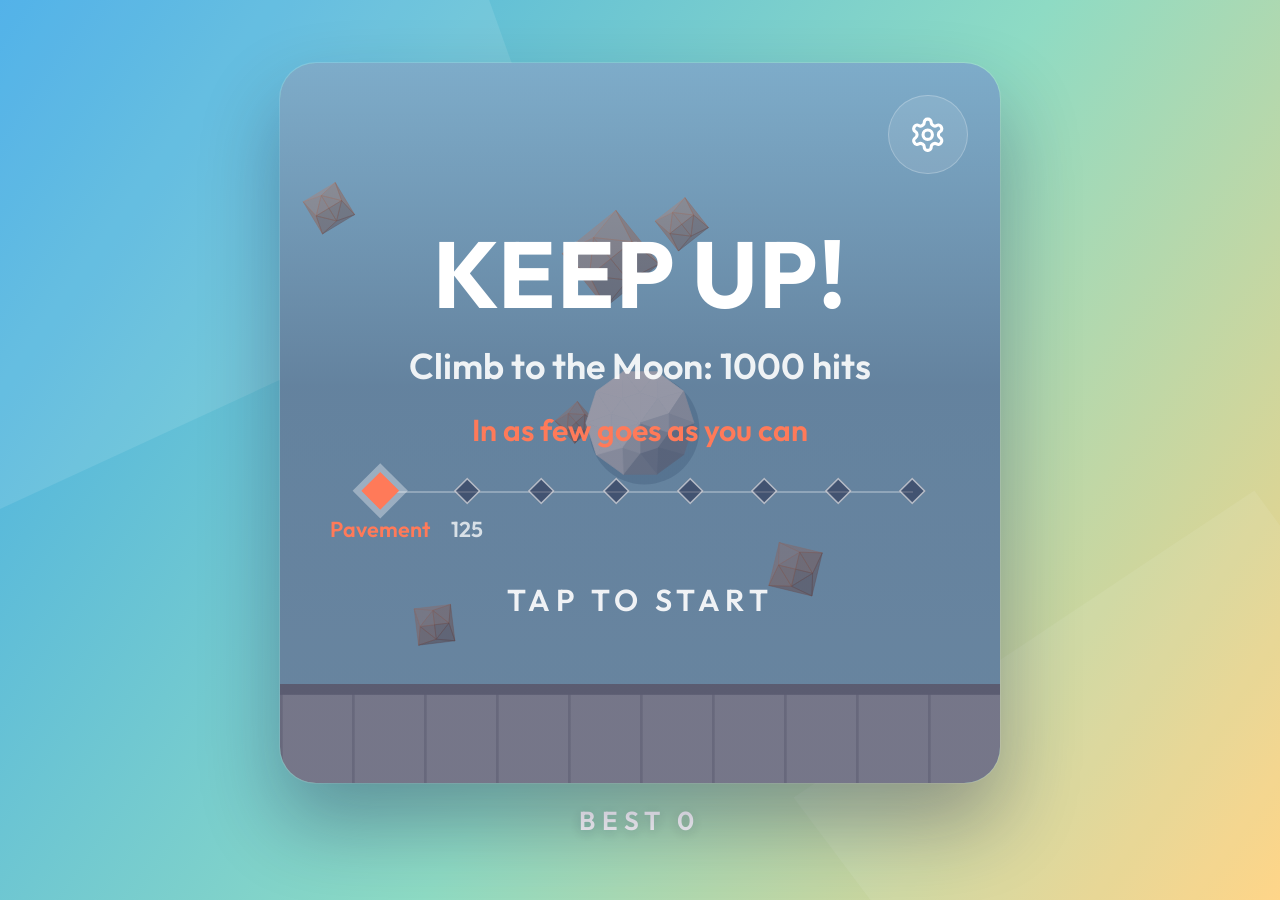
==== climb/index.html @ 46f695db "Serve the Climb to 1000 preview at /climb/ alongside the current game A copy of the climb-to-1000 br" ====
<!DOCTYPE html>
<html lang="en">
<head>
  <meta charset="UTF-8">
  <meta name="viewport" content="width=device-width, initial-scale=1, maximum-scale=1, user-scalable=no, viewport-fit=cover">
  <meta name="theme-color" content="#3fa9e6">
  <title>Keep Up!</title>
  <link rel="stylesheet" href="styles.css">
  <link rel="preconnect" href="https://fonts.googleapis.com">
  <link rel="preconnect" href="https://fonts.gstatic.com" crossorigin>
  <link href="https://fonts.googleapis.com/css2?family=Outfit:wght@200;400;600;700&display=swap" rel="stylesheet">
</head>
<body>
  <div class="backdrop" aria-hidden="true"></div>
  <!-- Icons: Lucide (https://lucide.dev), ISC licence, see icons/LICENSE-lucide.txt -->
  <svg width="0" height="0" style="position:absolute" aria-hidden="true" focusable="false">
    <symbol id="i-settings" viewBox="0 0 24 24">
      <path d="M12.22 2h-.44a2 2 0 0 0-2 2v.18a2 2 0 0 1-1 1.73l-.43.25a2 2 0 0 1-2 0l-.15-.08a2 2 0 0 0-2.73.73l-.22.38a2 2 0 0 0 .73 2.73l.15.1a2 2 0 0 1 1 1.72v.51a2 2 0 0 1-1 1.74l-.15.09a2 2 0 0 0-.73 2.73l.22.38a2 2 0 0 0 2.73.73l.15-.08a2 2 0 0 1 2 0l.43.25a2 2 0 0 1 1 1.73V20a2 2 0 0 0 2 2h.44a2 2 0 0 0 2-2v-.18a2 2 0 0 1 1-1.73l.43-.25a2 2 0 0 1 2 0l.15.08a2 2 0 0 0 2.73-.73l.22-.39a2 2 0 0 0-.73-2.73l-.15-.08a2 2 0 0 1-1-1.74v-.5a2 2 0 0 1 1-1.74l.15-.09a2 2 0 0 0 .73-2.73l-.22-.38a2 2 0 0 0-2.73-.73l-.15.08a2 2 0 0 1-2 0l-.43-.25a2 2 0 0 1-1-1.73V4a2 2 0 0 0-2-2z" />
      <circle cx="12" cy="12" r="3" />
    </symbol>
    <symbol id="i-close" viewBox="0 0 24 24">
      <path d="M18 6 6 18" />
      <path d="m6 6 12 12" />
    </symbol>
    <symbol id="i-sound-on" viewBox="0 0 24 24">
      <path d="M11 4.702a.705.705 0 0 0-1.203-.498L6.413 7.587A1.4 1.4 0 0 1 5.416 8H3a1 1 0 0 0-1 1v6a1 1 0 0 0 1 1h2.416a1.4 1.4 0 0 1 .997.413l3.383 3.384A.705.705 0 0 0 11 19.298z" />
      <path d="M16 9a5 5 0 0 1 0 6" />
      <path d="M19.364 18.364a9 9 0 0 0 0-12.728" />
    </symbol>
    <symbol id="i-sound-off" viewBox="0 0 24 24">
      <path d="M11 4.702a.705.705 0 0 0-1.203-.498L6.413 7.587A1.4 1.4 0 0 1 5.416 8H3a1 1 0 0 0-1 1v6a1 1 0 0 0 1 1h2.416a1.4 1.4 0 0 1 .997.413l3.383 3.384A.705.705 0 0 0 11 19.298z" />
      <line x1="22" x2="16" y1="9" y2="15" />
      <line x1="16" x2="22" y1="9" y2="15" />
    </symbol>
  </svg>
  <div class="container">
    <div id="canvas-box">
      <h1 id="score">0</h1>
      <canvas id="game-screen" class="dark-shadow"></canvas>
      <div id="overlay" class="overlay" aria-live="polite">
        <h2 id="overlay-title">KEEP UP!</h2>
        <p id="overlay-score"></p>
        <p id="overlay-stage"></p>
        <ol id="journey" class="journey" aria-label="Journey"></ol>
        <p id="overlay-hint">Tap to start</p>
      </div>

      <!-- Shown for a moment when the ball climbs into a new stage -->
      <div id="stage-banner" class="stage-banner" aria-live="polite">
        <span id="stage-kicker" class="stage-kicker"></span>
        <strong id="stage-name"></strong>
      </div>

      <!-- Settings: just an icon in the top-right corner of the board (start and game over screens) -->
      <button id="open-settings" class="icon-button corner-button" type="button" aria-label="Settings" title="Settings" data-ui>
        <svg class="icon" aria-hidden="true"><use href="#i-settings"></use></svg>
      </button>

      <div id="settings" class="settings" data-ui hidden role="dialog" aria-modal="true" aria-labelledby="settings-title">
        <div class="settings-head">
          <h2 id="settings-title">SETTINGS</h2>
          <button id="close-settings" class="icon-button" type="button" aria-label="Close settings" title="Close">
            <svg class="icon" aria-hidden="true"><use href="#i-close"></use></svg>
          </button>
        </div>

        <section class="setting">
          <p class="setting-label">Sound</p>
          <div class="sound-row">
            <button id="sound-toggle" class="pill toggle" type="button" aria-pressed="true" aria-label="Sound">
              <svg class="icon" aria-hidden="true"><use href="#i-sound-on"></use></svg><span>On</span>
            </button>
            <input id="volume" type="range" min="0" max="100" step="5" aria-label="Volume">
          </div>
        </section>

        <section class="setting">
          <p class="setting-label" id="size-label">Ball size</p>
          <div id="size-list" class="choices sizes" role="radiogroup" aria-labelledby="size-label"></div>
        </section>

        <!-- The climb for the chosen ball size, and starting a new one (asks first) -->
        <section class="setting">
          <p class="setting-label">Climb</p>
          <p id="climb-status" class="climb-status"></p>
          <div class="climb-row">
            <button id="new-climb" class="pill" type="button">New climb</button>
          </div>
          <div id="climb-confirm" class="climb-row" hidden>
            <span id="climb-confirm-text" class="climb-confirm-text"></span>
            <button id="climb-cancel" class="pill" type="button">Keep climbing</button>
            <button id="climb-restart" class="pill danger" type="button">Start over</button>
          </div>
        </section>

      </div>
    </div>
    <h2 id="high-score">BEST 0</h2>
  </div>
  <div class="cursor-dot"></div>
  <script src="script.js"></script>
</body>
</html>
---- climb/styles.css ----
/* ---------- Art style ----------
   One look: minimalist, low-poly, colourful gradients that are always gently moving.
   The board itself is drawn on the canvas (see "Art" in script.js). The page around it is a
   slowly drifting gradient whose colours (--g1..--g3) and --accent are set from script.js for
   each stage; registering them with @property lets them ease smoothly from stage to stage. */
@property --g1 { syntax: '<color>'; inherits: true; initial-value: #3fa9e6; }
@property --g2 { syntax: '<color>'; inherits: true; initial-value: #8edbc4; }
@property --g3 { syntax: '<color>'; inherits: true; initial-value: #ffd27f; }
@property --accent { syntax: '<color>'; inherits: true; initial-value: #ff7a59; }

:root {
  --g1: #3fa9e6;
  --g2: #8edbc4;
  --g3: #ffd27f;
  --accent: #ff7a59;
  --font: "Outfit", system-ui, -apple-system, "Segoe UI", sans-serif;
  --text: #ffffff;
  --ink: #17123a;                          /* dark text on light chips */
  --glass: rgba(16, 12, 44, 0.42);         /* the start / game over / paused screens */
  --panel: rgba(16, 12, 44, 0.82);         /* the settings screen */
  --line: rgba(255, 255, 255, 0.24);
  --chip: rgba(255, 255, 255, 0.1);
  --radius: 36px;
  transition: --g1 1.4s ease, --g2 1.4s ease, --g3 1.4s ease, --accent 1.4s ease;
}

/* ---------- Page ---------- */

html {
  touch-action: pan-x pan-y; /* no pinch or double-tap zoom, but the settings menu can still scroll */
  -webkit-text-size-adjust: 100%;
  min-height: 100%;
  color: var(--text);
  font-family: var(--font);
  background: var(--g2);
  user-select: none;
  -webkit-user-select: none;
  -webkit-tap-highlight-color: transparent;
}

/* The page gradient is its own layer. It holds still (the moving art lives on the board,
   where it is cheap to draw); it only eases to new colours when the stage changes. */
.backdrop {
  position: fixed;
  inset: 0;
  z-index: -2;
  pointer-events: none;
  background: linear-gradient(125deg, var(--g1), var(--g2) 55%, var(--g3));
}

body {
  margin: 0;
  overflow: hidden;            /* single-screen game, no scrolling */
  overscroll-behavior: none;   /* no pull-to-refresh on mobile */
  touch-action: pan-x pan-y;   /* no pinch/double-tap zoom (the page itself never scrolls) */
}

/* Big, soft low-poly shards behind the board */
body::before,
body::after {
  content: '';
  position: fixed;
  z-index: -1;
  pointer-events: none;
  background: rgba(255, 255, 255, 0.1);
}
body::before {
  width: 70vmax;
  height: 70vmax;
  left: -25vmax;
  top: -30vmax;
  clip-path: polygon(10% 30%, 75% 0%, 100% 70%, 35% 100%);
}
body::after {
  width: 60vmax;
  height: 60vmax;
  right: -22vmax;
  bottom: -28vmax;
  background: rgba(255, 255, 255, 0.08);
  clip-path: polygon(0% 40%, 60% 0%, 100% 55%, 45% 100%);
}

h1, h2 {
  font-family: var(--font);
  margin: 0;
}

#game-screen {
  display: block;
  border: 0;
  border-radius: var(--radius);
  background: var(--g2);
  box-shadow: 0 2.5rem 5rem rgba(20, 10, 60, 0.32), 0 0 0 1px rgba(255, 255, 255, 0.18);
  opacity: 0;
  touch-action: none; /* the board belongs to the game: no browser gestures at all */
}

.container {
  width: 100%;
  height: 100vh;
  height: 100dvh; /* accounts for mobile browser toolbars */
  display: flex;
  flex-direction: column;
  justify-content: center;
  align-items: center;
  gap: 2.4vh;
}

#canvas-box {
  position: relative;
  --board: 800px; /* set from JS to the canvas size */
}

#score {
  position: absolute;
  left: 50%;
  top: 50%;
  transform: translate(-50%, -50%);
  font-size: calc(var(--board) * 0.3);
  font-weight: 200;
  letter-spacing: -0.02em;
  color: rgba(255, 255, 255, 0.42);
  text-shadow: 0 0.04em 0.2em rgba(20, 10, 60, 0.12);
  pointer-events: none;
}

/* ---------- Start / game over / paused screen ---------- */

.overlay {
  position: absolute;
  inset: 0;
  display: none;
  flex-direction: column;
  align-items: center;
  justify-content: center;
  gap: calc(var(--board) * 0.032);
  border-radius: var(--radius);
  background: linear-gradient(to bottom, rgba(16, 12, 44, 0.2), var(--glass) 45%, var(--glass));
  text-align: center;
  pointer-events: none; /* taps go through to the game */
  z-index: 2;
}

body.overlay-open .overlay { display: flex; }
body.overlay-open #score { visibility: hidden; }

.overlay h2 {
  font-size: calc(var(--board) * 0.13);
  font-weight: 700;
  letter-spacing: 0.01em;
  line-height: 1;
}

.overlay p {
  margin: 0;
  font-size: calc(var(--board) * 0.05);
  font-weight: 400;
  opacity: 0.9;
}

#overlay-score { font-weight: 600; }

#overlay-stage {
  font-size: calc(var(--board) * 0.042);
  font-weight: 600;
  color: var(--accent);
  opacity: 1;
}

#overlay-hint {
  margin-top: calc(var(--board) * 0.02);
  font-size: calc(var(--board) * 0.042);
  font-weight: 600;
  letter-spacing: 0.18em;
  text-transform: uppercase;
  animation: hint-pulse 1.8s ease-in-out infinite;
}

@keyframes hint-pulse {
  0%, 100% { opacity: 1; }
  50%      { opacity: 0.4; }
}

/* ---------- Journey track (start and game over screens) ---------- */

.journey {
  list-style: none;
  margin: calc(var(--board) * 0.01) 0 0;
  padding: 0;
  display: flex;
  align-items: flex-start;
  justify-content: center;
  width: 86%;
}

.journey li {
  position: relative;
  flex: 1;
  display: flex;
  flex-direction: column;
  align-items: center;
  gap: calc(var(--board) * 0.016);
}

/* The path between stops */
.journey li + li::before {
  content: '';
  position: absolute;
  top: calc(var(--board) * 0.017);
  right: 50%;
  width: 100%;
  height: 2px;
  background: rgba(255, 255, 255, 0.28);
  transform: translateY(-50%);
  z-index: -1;
}
.journey li.reached + li.reached::before { background: rgba(255, 255, 255, 0.85); }

/* Each stop is a small diamond, in keeping with the low-poly look */
.journey-dot {
  width: calc(var(--board) * 0.034);
  height: calc(var(--board) * 0.034);
  box-sizing: border-box;
  border: 2px solid rgba(255, 255, 255, 0.6);
  background: rgba(16, 12, 44, 0.4);
  transform: rotate(45deg) scale(0.8);
}
.journey li.reached .journey-dot { background: #ffffff; border-color: #ffffff; }
.journey li.current .journey-dot {
  background: var(--accent);
  border-color: var(--accent);
  transform: rotate(45deg) scale(1.1);
  box-shadow: 0 0 0 calc(var(--board) * 0.008) rgba(255, 255, 255, 0.35);
}

.journey-label {
  font-size: max(11px, calc(var(--board) * 0.03));
  font-weight: 600;
  white-space: nowrap;
  opacity: 0.55;
}
.journey li.reached .journey-label { opacity: 0.95; }
.journey li.next .journey-label { opacity: 0.75; }
.journey li.current .journey-label { color: var(--accent); opacity: 1; }

/* ---------- Stage banner (shown for a moment on reaching a new stage) ---------- */

.stage-banner {
  position: absolute;
  left: 0;
  right: 0;
  top: 17%;
  display: flex;
  flex-direction: column;
  align-items: center;
  gap: calc(var(--board) * 0.012);
  text-align: center;
  pointer-events: none;
  opacity: 0;
  z-index: 1;
  text-shadow: 0 0.05em 0.4em rgba(20, 10, 60, 0.25);
}

.stage-kicker {
  font-size: calc(var(--board) * 0.036);
  font-weight: 600;
  letter-spacing: 0.3em;
  color: var(--accent);
}

.stage-banner strong {
  font-size: calc(var(--board) * 0.11);
  font-weight: 700;
  letter-spacing: 0.08em;
  line-height: 1;
}

.stage-banner.show { animation: stage-banner 2.2s ease-out forwards; }
body.overlay-open .stage-banner { animation: none; opacity: 0; }

@keyframes stage-banner {
  0%   { opacity: 0; transform: translateY(-30%); letter-spacing: 0.3em; }
  15%  { opacity: 1; transform: translateY(0); }
  70%  { opacity: 1; transform: translateY(0); }
  100% { opacity: 0; transform: translateY(12%); }
}

@keyframes stage-banner-fade {
  0%, 100% { opacity: 0; }
  15%, 70% { opacity: 1; }
}

/* ---------- Buttons ---------- */

.pill {
  pointer-events: auto; /* the overlay lets taps through; its buttons still need them */
  font-family: var(--font);
  font-weight: 600;
  line-height: 1.2;
  color: var(--text);
  background: var(--chip);
  border: 1.5px solid var(--line);
  border-radius: 999px;
  padding: 0.4em 1.2em;
  touch-action: manipulation;
}

.pill:focus-visible,
.choice:focus-visible,
.icon-button:focus-visible,
#volume:focus-visible {
  outline: 3px solid var(--accent);
  outline-offset: 2px;
}

/* Icons (Lucide line icons) take their colour from the text around them */
.icon {
  width: 1em;
  height: 1em;
  flex: none;
  fill: none;
  stroke: currentColor;
  stroke-width: 2;
  stroke-linecap: round;
  stroke-linejoin: round;
}

/* Round icon-only buttons */
.icon-button {
  pointer-events: auto;
  width: max(42px, calc(var(--board) * 0.11));
  height: max(42px, calc(var(--board) * 0.11));
  padding: 0;
  display: grid;
  place-items: center;
  font-size: max(20px, calc(var(--board) * 0.052)); /* icon size */
  color: var(--text);
  background: var(--chip);
  border: 1.5px solid var(--line);
  border-radius: 50%;
  touch-action: manipulation;
}

/* Settings icon in the top-right corner of the board, on the start and game over screens only */
.corner-button {
  position: absolute;
  top: max(12px, calc(var(--board) * 0.045));
  right: max(12px, calc(var(--board) * 0.045));
  z-index: 3;
  display: none;
}
body[data-state="ready"] .corner-button,
body[data-state="over"] .corner-button { display: grid; }
body.settings-open .corner-button { display: none; }

/* ---------- Settings (same box as the game board, frosted glass) ---------- */

.settings {
  position: absolute;
  inset: 0;
  z-index: 4;
  display: flex;
  flex-direction: column;
  gap: max(14px, calc(var(--board) * 0.04));
  --pad: max(16px, calc(var(--board) * 0.06));
  padding: 0 var(--pad) var(--pad);
  --choice-h: clamp(50px, calc(var(--board) * 0.14), 72px); /* comfortable finger-sized buttons */
  box-sizing: border-box;
  border-radius: var(--radius);
  background: var(--panel);
  color: var(--text);
  /* The menu scrolls inside the box (finger drag, mouse wheel or keyboard), without moving the page */
  overflow-y: auto;
  overscroll-behavior: contain;
  -webkit-overflow-scrolling: touch;
  touch-action: pan-y;
  scrollbar-width: thin;
  scrollbar-color: var(--line) transparent;
}

.settings[hidden] { display: none; }
body.settings-open .overlay { display: none; }
body.settings-open #score { visibility: hidden; }

.settings > * { flex-shrink: 0; } /* let the menu grow and scroll, never squash it */

/* Title row with Done stays pinned at the top while the menu scrolls */
.settings-head {
  position: sticky;
  top: 0;
  z-index: 1;
  display: flex;
  align-items: center;
  justify-content: space-between;
  gap: 12px;
  margin: 0 calc(-1 * var(--pad));
  padding: var(--pad) var(--pad) 8px;
}

.settings.scrolled .settings-head { box-shadow: 0 1px 0 var(--line); }

.settings h2 {
  font-size: max(22px, calc(var(--board) * 0.07));
  font-weight: 700;
  letter-spacing: 0.04em;
}

.settings-head .icon-button {
  width: max(40px, calc(var(--board) * 0.1));
  height: max(40px, calc(var(--board) * 0.1));
}

.setting {
  display: flex;
  flex-direction: column;
  gap: 8px;
}

.setting-label {
  margin: 0;
  font-size: max(12px, calc(var(--board) * 0.03));
  font-weight: 600;
  letter-spacing: 0.18em;
  text-transform: uppercase;
  opacity: 0.75;
}

.sound-row {
  display: flex;
  align-items: center;
  gap: 14px;
}

.toggle {
  display: inline-flex;
  align-items: center;
  justify-content: center;
  gap: 0.4em;
  min-width: 5.2em;
  font-size: max(15px, calc(var(--board) * 0.042));
  padding: 0.35em 0.9em;
}

.toggle[aria-pressed="true"],
.size-choice[aria-checked="true"] {
  background: #ffffff;
  border-color: #ffffff;
  color: var(--ink);
}

#volume {
  flex: 1;
  min-width: 0;
  height: 32px;
  margin: 0;
  accent-color: #ffffff;
  touch-action: manipulation;
}

#volume:disabled { opacity: 0.35; }

.choices {
  display: grid;
  grid-template-columns: repeat(3, 1fr);
  gap: max(6px, calc(var(--board) * 0.018));
}

.choice {
  height: var(--choice-h);
  padding: 4px 6px;
  border-radius: 16px;
  border: 1.5px solid var(--line);
  background: var(--chip);
  color: var(--text);
  font-family: var(--font);
  touch-action: manipulation;
}

/* Ball size: a dot that grows, the size name and its best score */
.size-choice {
  display: flex;
  align-items: center;
  justify-content: center;
  gap: 8px;
  font-size: max(13px, calc(var(--board) * 0.036));
}

.size-dot {
  flex: none;
  background: currentColor;
  clip-path: polygon(50% 0%, 93% 25%, 93% 75%, 50% 100%, 7% 75%, 7% 25%); /* a little hexagon */
}

.size-text {
  display: flex;
  flex-direction: column;
  align-items: flex-start;
  line-height: 1.15;
  font-weight: 600;
}

.size-text small {
  font-size: 0.8em;
  font-weight: 400;
  opacity: 0.75;
}

/* Climb: progress for this ball size, and the new-climb button with its confirm row */
.climb-status {
  margin: 0;
  font-size: max(14px, calc(var(--board) * 0.04));
  font-weight: 600;
}

.climb-row {
  display: flex;
  flex-wrap: wrap;
  align-items: center;
  gap: 10px;
}
.climb-row[hidden] { display: none; }
.climb-row .pill { font-size: max(14px, calc(var(--board) * 0.038)); min-height: 40px; }
.climb-row .pill:disabled { opacity: 0.4; }
.climb-confirm-text {
  flex-basis: 100%;
  font-size: max(13px, calc(var(--board) * 0.035));
  opacity: 0.85;
}
.pill.danger { background: #ff5f6d; border-color: #ff5f6d; }

/* ---------- High score ---------- */

#high-score {
  font-size: clamp(16px, 4vmin, 26px);
  font-weight: 600;
  letter-spacing: 0.24em;
  text-shadow: 0 0.1em 0.5em rgba(20, 10, 60, 0.2);
}

#high-score.new-best { animation: new-best 0.5s ease-out; }

@keyframes new-best {
  0%   { transform: scale(1); }
  40%  { transform: scale(1.25); color: var(--accent); }
  100% { transform: scale(1); }
}

/* Short landscape phones: smaller corners */
@media (max-height: 500px) {
  :root { --radius: 22px; }
  .settings { gap: 8px; --pad: 12px; }
}

@media (prefers-reduced-motion: reduce) {
  #overlay-hint, #high-score.new-best { animation: none; }
  .stage-banner.show { animation-name: stage-banner-fade; }
}

/* ---------- Custom cursor ----------
   Just a dot that sits exactly on the pointer, moved straight from the mouse events,
   so it never lags behind on slower machines. */

.cursor-dot {
  position: fixed;
  top: 0;
  left: 0;
  width: 10px;
  height: 10px;
  border-radius: 50%;
  background-color: #ffffff;
  box-shadow: 0 0 0 2px rgba(20, 10, 60, 0.35);
  transform: translate(-50%, -50%);
  z-index: 10;
  pointer-events: none;
  opacity: 0;
  will-change: transform;
}

/* Only replace the cursor on devices with a real mouse */
@media (pointer: fine) {
  html, html * { cursor: none; }

  body.cursor-visible .cursor-dot { opacity: 1; }

  /* Pressed: an instant halo (no animation, so no delay) */
  body.cursor-pressed .cursor-dot {
    box-shadow: 0 0 0 2px rgba(20, 10, 60, 0.35), 0 0 0 8px rgba(255, 255, 255, 0.35);
  }
}
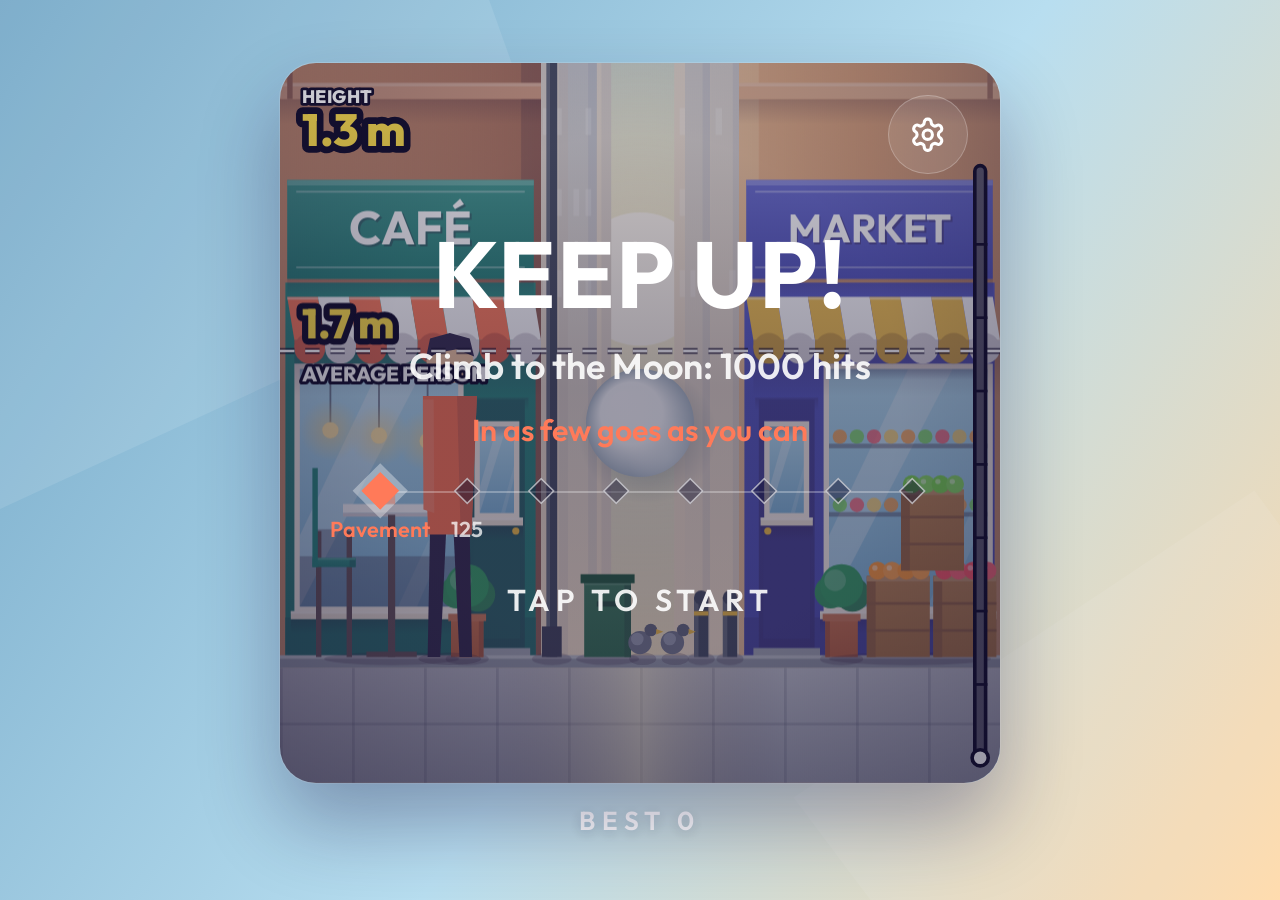
==== commit 40156389: "Update the /climb/ preview with the infographic layer Synced with the climb-to-1000 branch: real-hei" ====
--- a/climb/index.html
+++ b/climb/index.html
@@ -8,7 +8,7 @@
   <link rel="stylesheet" href="styles.css">
   <link rel="preconnect" href="https://fonts.googleapis.com">
   <link rel="preconnect" href="https://fonts.gstatic.com" crossorigin>
-  <link href="https://fonts.googleapis.com/css2?family=Outfit:wght@200;400;600;700&display=swap" rel="stylesheet">
+  <link href="https://fonts.googleapis.com/css2?family=Outfit:wght@200;400;600;700;800&display=swap" rel="stylesheet">
 </head>
 <body>
   <div class="backdrop" aria-hidden="true"></div>
--- a/climb/styles.css
+++ b/climb/styles.css
@@ -120,8 +120,17 @@
   font-weight: 200;
   letter-spacing: -0.02em;
   color: rgba(255, 255, 255, 0.42);
-  text-shadow: 0 0.04em 0.2em rgba(20, 10, 60, 0.12);
+  text-shadow: 0 0.04em 0.2em rgba(20, 10, 60, 0.22);
   pointer-events: none;
+}
+/* A little pop each time the ball is hit */
+#score.pop { animation: score-pop 0.22s ease-out; }
+@keyframes score-pop {
+  from { transform: translate(-50%, -50%) scale(1.14); color: rgba(255, 255, 255, 0.7); }
+  to { transform: translate(-50%, -50%) scale(1); }
+}
+@media (prefers-reduced-motion: reduce) {
+  #score.pop { animation: none; }
 }
 
 /* ---------- Start / game over / paused screen ---------- */
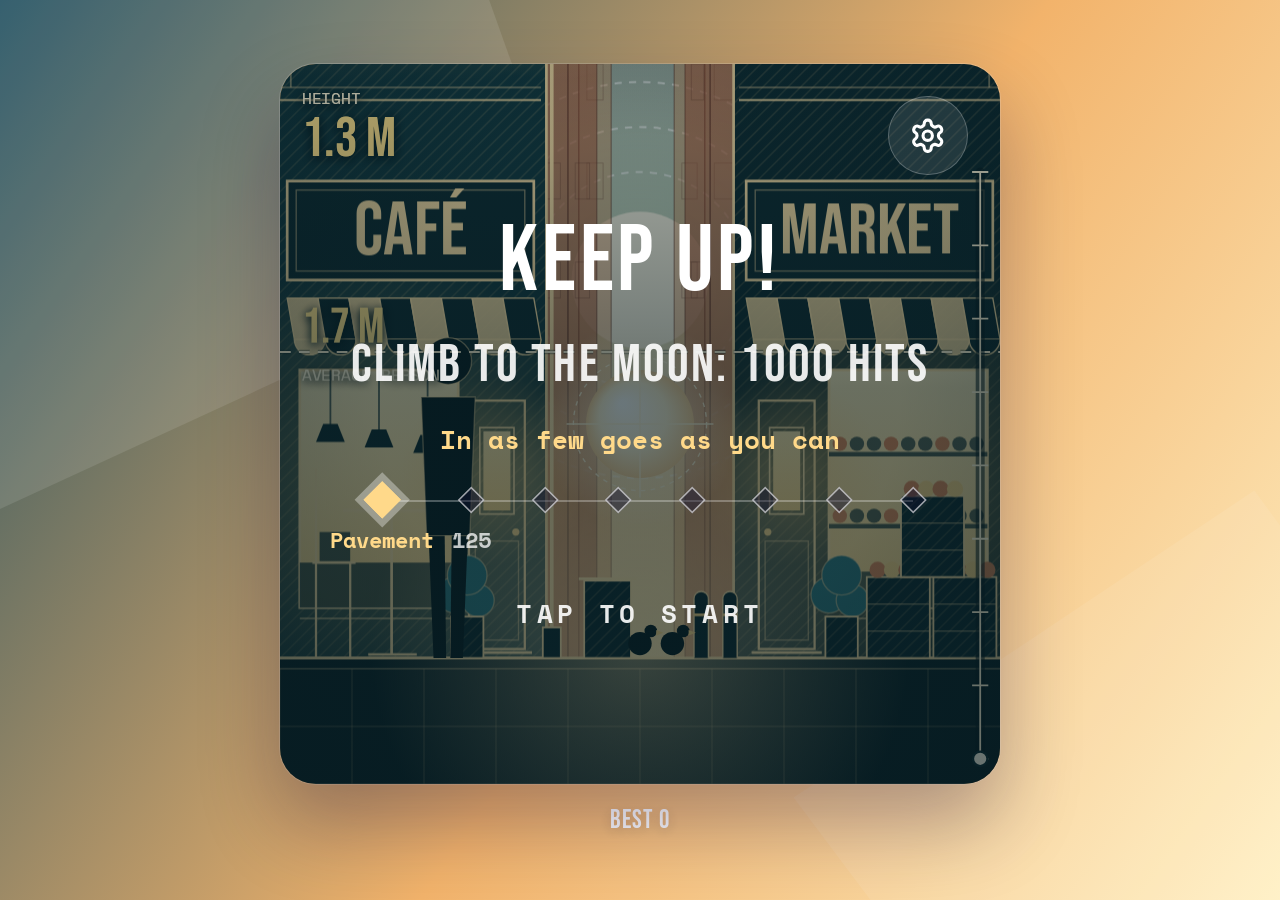
==== commit 961c3aa9: "Update the /climb/ preview with the golden-hour restyle Synced with the climb-to-1000 branch: the dr" ====
--- a/climb/index.html
+++ b/climb/index.html
@@ -6,9 +6,6 @@
   <meta name="theme-color" content="#3fa9e6">
   <title>Keep Up!</title>
   <link rel="stylesheet" href="styles.css">
-  <link rel="preconnect" href="https://fonts.googleapis.com">
-  <link rel="preconnect" href="https://fonts.gstatic.com" crossorigin>
-  <link href="https://fonts.googleapis.com/css2?family=Outfit:wght@200;400;600;700;800&display=swap" rel="stylesheet">
 </head>
 <body>
   <div class="backdrop" aria-hidden="true"></div>
--- a/climb/styles.css
+++ b/climb/styles.css
@@ -8,16 +8,24 @@
 @property --g3 { syntax: '<color>'; inherits: true; initial-value: #ffd27f; }
 @property --accent { syntax: '<color>'; inherits: true; initial-value: #ff7a59; }
 
+/* The game's two typefaces, kept with the game so it works offline (see fonts/LICENSE-*) */
+@font-face { font-family: "Bebas Neue"; font-weight: 400; font-display: swap; src: url("fonts/bebas-neue-400.woff2") format("woff2"); }
+@font-face { font-family: "Space Mono"; font-weight: 400; font-display: swap; src: url("fonts/space-mono-400.woff2") format("woff2"); }
+@font-face { font-family: "Space Mono"; font-weight: 700; font-display: swap; src: url("fonts/space-mono-700.woff2") format("woff2"); }
+
 :root {
   --g1: #3fa9e6;
   --g2: #8edbc4;
   --g3: #ffd27f;
   --accent: #ff7a59;
-  --font: "Outfit", system-ui, -apple-system, "Segoe UI", sans-serif;
+  --font: "Space Mono", ui-monospace, Menlo, monospace;          /* labels and small text */
+  --display: "Bebas Neue", "Arial Narrow", Impact, sans-serif;   /* numbers and titles */
+  --score-edge: transparent;
+  --score-ink: #0d2a31;                    /* the score: dark on a bright sky, cream on a dark one (set in script.js) */
   --text: #ffffff;
-  --ink: #17123a;                          /* dark text on light chips */
-  --glass: rgba(16, 12, 44, 0.42);         /* the start / game over / paused screens */
-  --panel: rgba(16, 12, 44, 0.82);         /* the settings screen */
+  --ink: #0d2a31;                          /* dark text on light chips */
+  --glass: rgba(6, 26, 32, 0.6);         /* the start / game over / paused screens */
+  --panel: rgba(6, 26, 32, 0.92);         /* the settings screen */
   --line: rgba(255, 255, 255, 0.24);
   --chip: rgba(255, 255, 255, 0.1);
   --radius: 36px;
@@ -114,19 +122,22 @@
 #score {
   position: absolute;
   left: 50%;
-  top: 50%;
+  top: 36%;
   transform: translate(-50%, -50%);
-  font-size: calc(var(--board) * 0.3);
-  font-weight: 200;
-  letter-spacing: -0.02em;
-  color: rgba(255, 255, 255, 0.42);
-  text-shadow: 0 0.04em 0.2em rgba(20, 10, 60, 0.22);
+  font-family: var(--display);
+  font-size: calc(var(--board) * 0.27);
+  font-weight: 400;
+  line-height: 1;
+  color: var(--score-ink);
+  -webkit-text-stroke: 0.045em var(--score-edge); /* an edge, so a light score still reads over the glowing ball */
+  paint-order: stroke fill;
+  transition: color 0.8s ease, -webkit-text-stroke-color 0.8s ease;
   pointer-events: none;
 }
 /* A little pop each time the ball is hit */
 #score.pop { animation: score-pop 0.22s ease-out; }
 @keyframes score-pop {
-  from { transform: translate(-50%, -50%) scale(1.14); color: rgba(255, 255, 255, 0.7); }
+  from { transform: translate(-50%, -50%) scale(1.14); }
   to { transform: translate(-50%, -50%) scale(1); }
 }
 @media (prefers-reduced-motion: reduce) {
@@ -144,7 +155,7 @@
   justify-content: center;
   gap: calc(var(--board) * 0.032);
   border-radius: var(--radius);
-  background: linear-gradient(to bottom, rgba(16, 12, 44, 0.2), var(--glass) 45%, var(--glass));
+  background: linear-gradient(to bottom, rgba(6, 26, 32, 0.3), var(--glass) 45%, var(--glass));
   text-align: center;
   pointer-events: none; /* taps go through to the game */
   z-index: 2;
@@ -596,3 +607,13 @@
     box-shadow: 0 0 0 2px rgba(20, 10, 60, 0.35), 0 0 0 8px rgba(255, 255, 255, 0.35);
   }
 }
+
+/* ---------- Type ---------- */
+/* Titles, numbers and buttons are in the display face; everything else is Space Mono */
+.overlay h2, #overlay-score, #stage-name, #settings-title, #high-score, .pill, .climb-status {
+  font-family: var(--display);
+  font-weight: 400;
+  letter-spacing: 0.04em;
+}
+.overlay p:not(#overlay-score) { font-size: calc(var(--board) * 0.036); }
+#overlay-score { font-size: calc(var(--board) * 0.075); }
